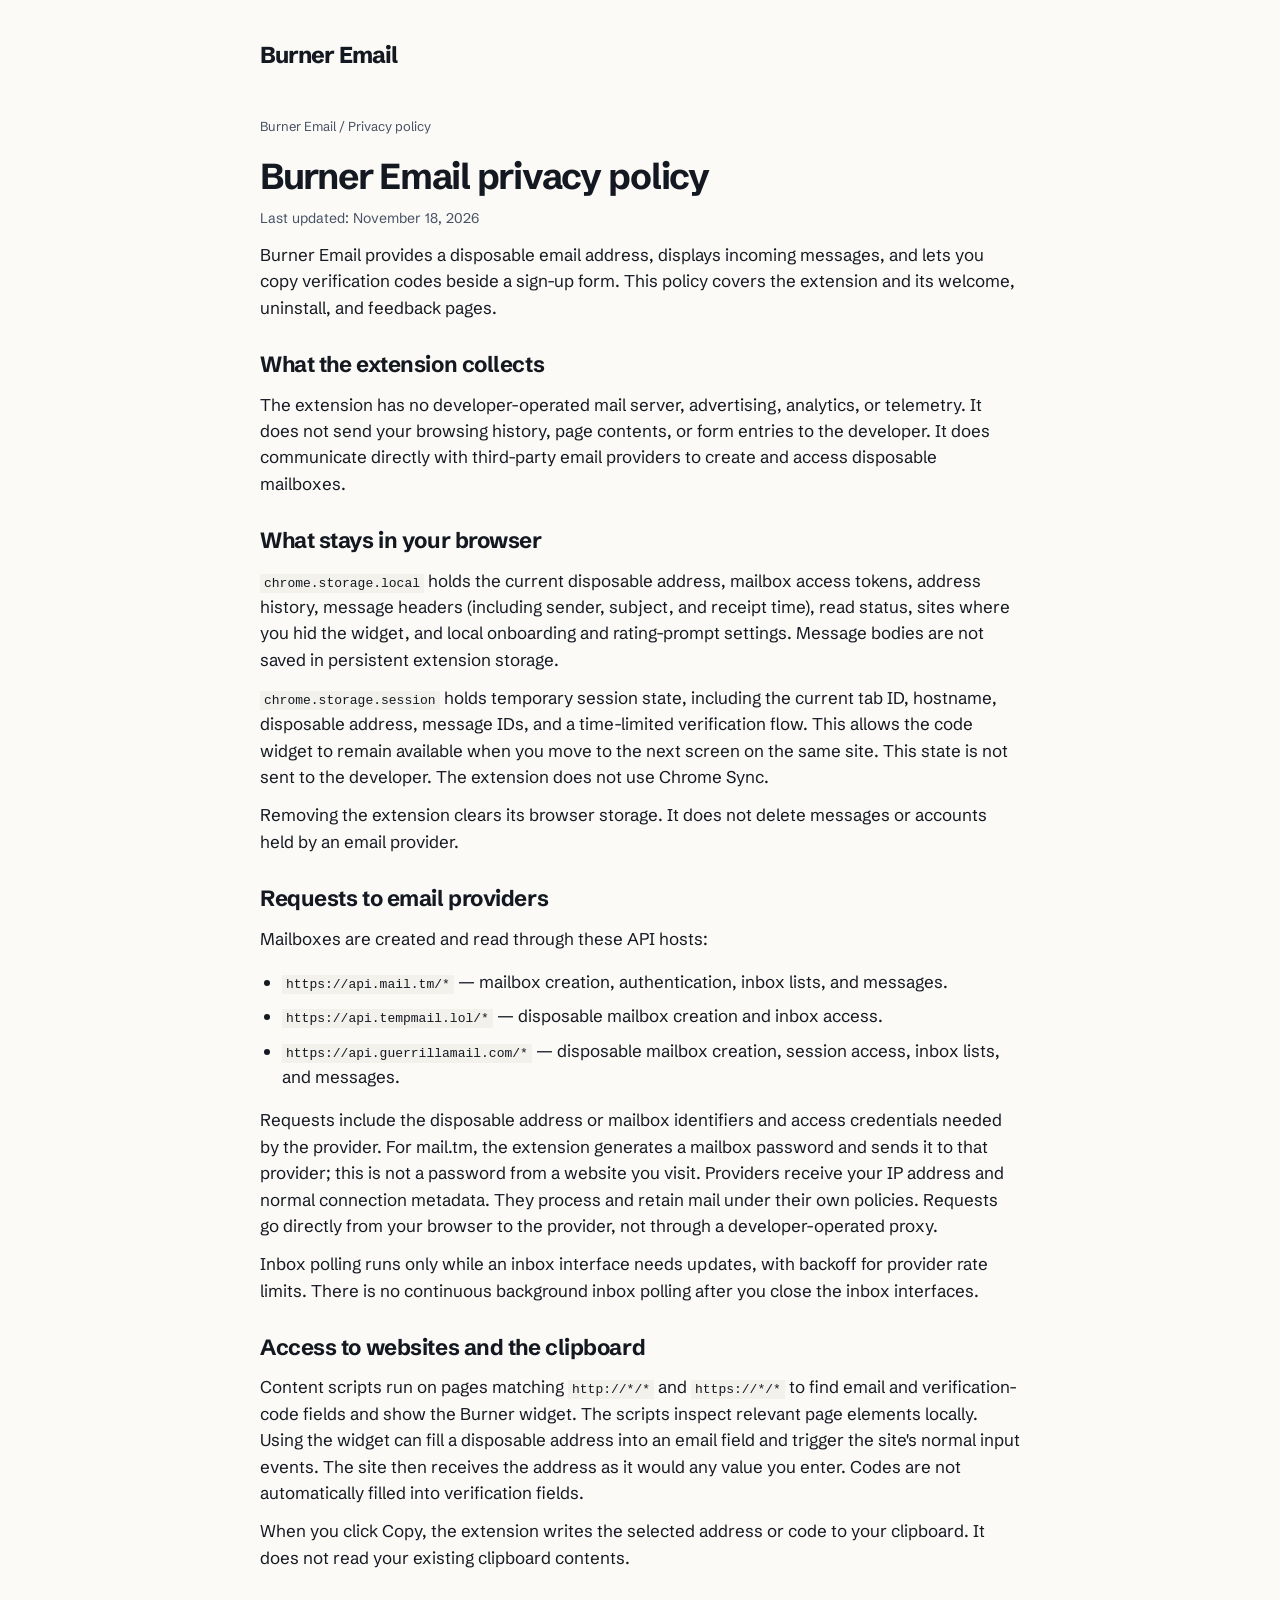
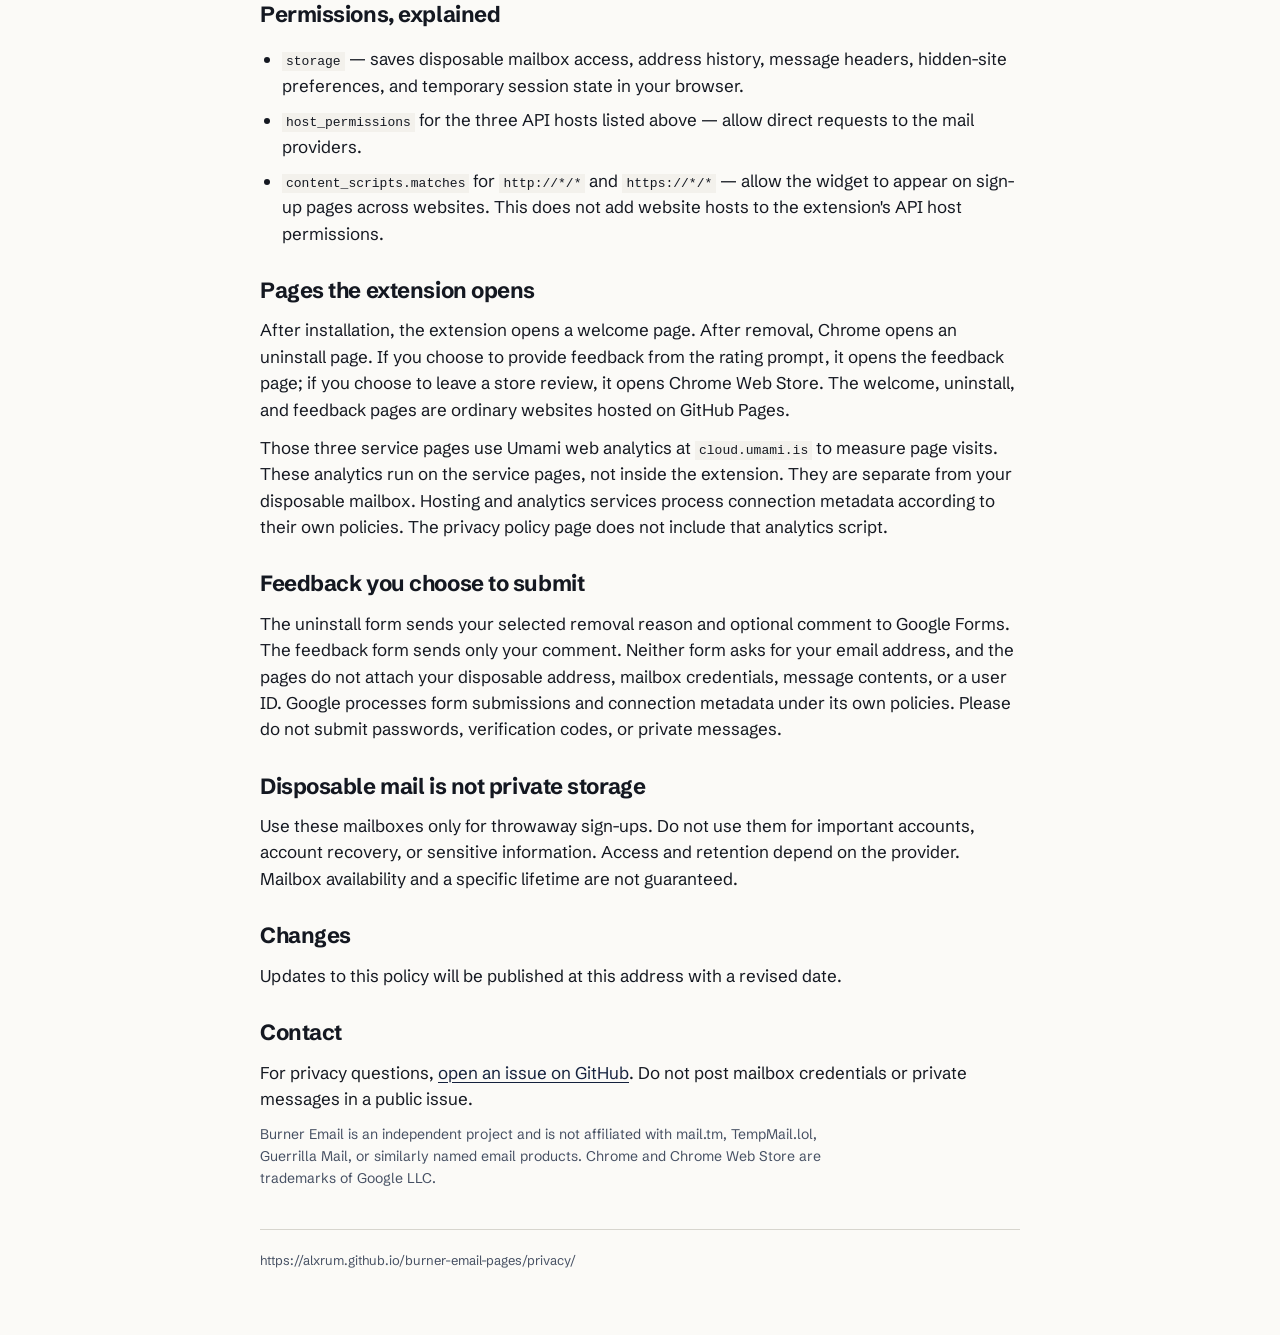
==== privacy/index.html @ 21b5f5fd "Add Burner Email service pages and privacy policy Co-Authored-By: Claude Code <noreply@anthropic.com" ====
<!doctype html>
<html lang="en"><head><meta charset="utf-8"><meta name="viewport" content="width=device-width,initial-scale=1,viewport-fit=cover"><meta name="robots" content="noindex"><title>Burner Email Privacy</title><link rel="stylesheet" href="../assets/site.css"></head>
<body class="policy"><main class="shell"><div class="site-head">Burner Email</div><p class="crumb">Burner Email / Privacy policy</p><h1>Burner Email privacy policy</h1><p class="date">Last updated: November 18, 2026</p>
<p>Burner Email provides a disposable email address, displays incoming messages, and lets you copy verification codes beside a sign-up form. This policy covers the extension and its welcome, uninstall, and feedback pages.</p>
<h2>What the extension collects</h2><p>The extension has no developer-operated mail server, advertising, analytics, or telemetry. It does not send your browsing history, page contents, or form entries to the developer. It does communicate directly with third-party email providers to create and access disposable mailboxes.</p>
<h2>What stays in your browser</h2><p><code>chrome.storage.local</code> holds the current disposable address, mailbox access tokens, address history, message headers (including sender, subject, and receipt time), read status, sites where you hid the widget, and local onboarding and rating-prompt settings. Message bodies are not saved in persistent extension storage.</p><p><code>chrome.storage.session</code> holds temporary session state, including the current tab ID, hostname, disposable address, message IDs, and a time-limited verification flow. This allows the code widget to remain available when you move to the next screen on the same site. This state is not sent to the developer. The extension does not use Chrome Sync.</p><p>Removing the extension clears its browser storage. It does not delete messages or accounts held by an email provider.</p>
<h2>Requests to email providers</h2><p>Mailboxes are created and read through these API hosts:</p><ul><li><code>https://api.mail.tm/*</code> — mailbox creation, authentication, inbox lists, and messages.</li><li><code>https://api.tempmail.lol/*</code> — disposable mailbox creation and inbox access.</li><li><code>https://api.guerrillamail.com/*</code> — disposable mailbox creation, session access, inbox lists, and messages.</li></ul><p>Requests include the disposable address or mailbox identifiers and access credentials needed by the provider. For mail.tm, the extension generates a mailbox password and sends it to that provider; this is not a password from a website you visit. Providers receive your IP address and normal connection metadata. They process and retain mail under their own policies. Requests go directly from your browser to the provider, not through a developer-operated proxy.</p><p>Inbox polling runs only while an inbox interface needs updates, with backoff for provider rate limits. There is no continuous background inbox polling after you close the inbox interfaces.</p>
<h2>Access to websites and the clipboard</h2><p>Content scripts run on pages matching <code>http://*/*</code> and <code>https://*/*</code> to find email and verification-code fields and show the Burner widget. The scripts inspect relevant page elements locally. Using the widget can fill a disposable address into an email field and trigger the site's normal input events. The site then receives the address as it would any value you enter. Codes are not automatically filled into verification fields.</p><p>When you click Copy, the extension writes the selected address or code to your clipboard. It does not read your existing clipboard contents.</p>
<h2>Permissions, explained</h2><ul><li><code>storage</code> — saves disposable mailbox access, address history, message headers, hidden-site preferences, and temporary session state in your browser.</li><li><code>host_permissions</code> for the three API hosts listed above — allow direct requests to the mail providers.</li><li><code>content_scripts.matches</code> for <code>http://*/*</code> and <code>https://*/*</code> — allow the widget to appear on sign-up pages across websites. This does not add website hosts to the extension's API host permissions.</li></ul>
<h2>Pages the extension opens</h2><p>After installation, the extension opens a welcome page. After removal, Chrome opens an uninstall page. If you choose to provide feedback from the rating prompt, it opens the feedback page; if you choose to leave a store review, it opens Chrome Web Store. The welcome, uninstall, and feedback pages are ordinary websites hosted on GitHub Pages.</p><p>Those three service pages use Umami web analytics at <code>cloud.umami.is</code> to measure page visits. These analytics run on the service pages, not inside the extension. They are separate from your disposable mailbox. Hosting and analytics services process connection metadata according to their own policies. The privacy policy page does not include that analytics script.</p>
<h2>Feedback you choose to submit</h2><p>The uninstall form sends your selected removal reason and optional comment to Google Forms. The feedback form sends only your comment. Neither form asks for your email address, and the pages do not attach your disposable address, mailbox credentials, message contents, or a user ID. Google processes form submissions and connection metadata under its own policies. Please do not submit passwords, verification codes, or private messages.</p>
<h2>Disposable mail is not private storage</h2><p>Use these mailboxes only for throwaway sign-ups. Do not use them for important accounts, account recovery, or sensitive information. Access and retention depend on the provider. Mailbox availability and a specific lifetime are not guaranteed.</p>
<h2>Changes</h2><p>Updates to this policy will be published at this address with a revised date.</p><h2>Contact</h2><p>For privacy questions, <a href="https://github.com/alxrum/burner-email-pages/issues" target="_blank" rel="noopener">open an issue on GitHub</a>. Do not post mailbox credentials or private messages in a public issue.</p><p class="small-note">Burner Email is an independent project and is not affiliated with mail.tm, TempMail.lol, Guerrilla Mail, or similarly named email products. Chrome and Chrome Web Store are trademarks of Google LLC.</p><footer class="footer"><span>https://alxrum.github.io/burner-email-pages/privacy/</span></footer></main></body></html>
---- assets/site.css ----
@import url('https://fonts.googleapis.com/css2?family=Instrument+Sans:wght@400;500;600;700&family=Schibsted+Grotesk:wght@400;500;600;700&display=swap');
/* Warm, quiet service pages: one reading column, illustrations only where activation needs them. */
:root{--bg:#1b1815;--fg:#f2ece2;--muted:#b3a996;--surface:#262220;--line:#4c4339;--accent:#e8a33d;--danger:#ff655d;--ink:#211b13;--display:"Instrument Sans",Arial,sans-serif;--body:"Instrument Sans",system-ui,sans-serif;--mono:ui-monospace,SFMono-Regular,Consolas,monospace;color-scheme:dark}
*{box-sizing:border-box}body{margin:0;background:var(--bg);color:var(--fg);font:17px/1.55 var(--body);font-synthesis:none;padding-left:max(16px,env(safe-area-inset-left,0px));padding-right:max(16px,env(safe-area-inset-right,0px))}a{color:var(--accent);text-underline-offset:3px}button,input,textarea{font:inherit}button,a,input,textarea{touch-action:manipulation}:focus-visible{outline:3px solid var(--accent);outline-offset:4px}[hidden]{display:none!important}.shell{max-width:780px;margin:auto;padding-block:38px 64px}.narrow{max-width:620px}.brand{display:flex;align-items:center;gap:12px;margin-bottom:26px}.brand img{width:36px;height:36px}.brand b{font-size:14px;letter-spacing:.11em;text-transform:uppercase}.preview{font-size:12px;color:var(--muted);display:flex;justify-content:space-between;gap:12px;flex-wrap:wrap;margin-bottom:26px;padding-bottom:14px;border-bottom:1px solid var(--line)}.preview a{color:var(--muted)}h1,h2,p{margin:0}h1{font:700 38px/1.13 var(--display);letter-spacing:-.035em;text-wrap:balance}h1 em{font-style:normal;color:var(--accent)}.lede{font-size:18px;color:var(--muted);margin-top:14px;max-width:57ch}.step{margin-top:36px}.step h2{font:600 23px/1.3 var(--display);letter-spacing:-.02em}.step>p{color:var(--muted);margin-top:7px}.shot{margin-top:16px;border:1px solid var(--line);border-radius:12px;overflow:hidden;background:var(--surface)}.browser{background:var(--paper);color:var(--browser-ink);font:13px/1.4 Arial,sans-serif;--paper:#fff;--browser-bg:#e9edf3;--browser-ink:#263143;--browser-line:#ccd2db;--search:#f1f3f4;--muted-browser:#626c78;--red:#d92d29;--green:#176543;pointer-events:none;user-select:none}.tabs{background:var(--browser-bg);padding:9px 16px 0;height:35px;display:flex;gap:22px;color:var(--muted-browser);font-size:11px}.tab{background:var(--paper);padding:5px 14px;border-radius:8px 8px 0 0;min-width:125px}.toolbar{display:flex;align-items:center;gap:12px;padding:9px 13px;border-bottom:1px solid var(--browser-line);height:48px}.address{flex:1;min-width:0;background:var(--search);border-radius:25px;padding:6px 12px;font-size:11px;overflow:hidden;white-space:nowrap}.tool{position:relative;display:inline-flex;align-items:center;justify-content:center;width:31px;height:29px;flex:none}.tool svg{width:23px;height:23px}.tool img{width:23px;height:23px}.target{outline:3px solid var(--red);border-radius:6px}.tool.target{width:49px;justify-content:flex-start;padding-left:5px}.number{position:absolute;top:1px;right:1px;background:var(--red);color:var(--paper);border:1px solid var(--paper);width:16px;height:16px;border-radius:50%;display:grid;place-items:center;font-weight:bold;font-size:11px;z-index:1}.arrow{position:absolute;top:41px;right:20px;height:43px;width:28px;color:var(--red);z-index:2}.arrow:before{content:"";position:absolute;left:12px;top:8px;width:4px;height:33px;background:currentColor;transform:rotate(10deg)}.arrow:after{content:"";position:absolute;left:5px;top:5px;width:14px;height:14px;border-top:4px solid currentColor;border-left:4px solid currentColor;transform:rotate(45deg)}.browser-body{position:relative;min-height:174px;padding:30px 20px}.search-demo{max-width:290px;margin:auto;text-align:center;color:var(--muted-browser)}.search-demo b{font-size:37px;font-weight:500;letter-spacing:-2px;color:var(--browser-ink)}.search-bar{border:1px solid var(--browser-line);height:30px;border-radius:22px;margin-top:16px}.extension-menu{background:var(--paper);border:1px solid var(--browser-line);border-radius:10px;width:274px;margin:-18px 6px -18px auto;padding:16px;box-shadow:0 8px 25px #2631431f;position:relative}.extension-menu h3{margin:0 0 12px;font:600 17px Arial,sans-serif}.menu-note{font-size:11px;color:var(--muted-browser);margin-bottom:16px}.menu-row{display:flex;align-items:center;gap:10px}.menu-row>img{width:25px;height:25px}.menu-row>span:not(.tool){flex:1}.pin-arrow{top:40px;right:4px;height:22px}.pin-arrow:before{height:23px}.caption{font-size:11px;padding:8px 14px;color:var(--muted);border-top:1px solid var(--line)}.activation{display:flex;align-items:center;gap:12px;max-width:340px;margin:10px auto;padding:18px;border:1px solid var(--browser-line);border-radius:12px}.activation img{width:36px;height:36px}.activation strong{font-size:17px}.activation p{font-size:12px;color:var(--muted-browser);margin-top:4px}.small-note{color:var(--muted);font-size:14px;margin-top:20px;max-width:65ch}.footer{margin-top:40px;padding-top:20px;border-top:1px solid var(--line);display:flex;flex-wrap:wrap;gap:12px 22px;color:var(--muted);font-size:13px}.footer a{color:var(--muted)}form{margin-top:28px}fieldset{padding:0;border:0;margin:0}legend,.field-label{font-weight:600;font-size:16px;margin-bottom:12px;display:block}.options{display:grid;gap:10px}.option{display:flex;align-items:center;gap:12px;background:var(--surface);border:1px solid var(--line);border-radius:10px;padding:14px 16px;cursor:pointer;font-size:16px}.option:has(input:checked){border-color:var(--accent)}input[type=radio]{accent-color:var(--accent);width:18px;height:18px;flex:none}.field{margin-top:24px}textarea{width:100%;min-height:120px;resize:vertical;padding:14px 16px;background:var(--surface);border:1px solid var(--line);border-radius:10px;color:var(--fg);font-size:16px}textarea::placeholder{color:var(--muted)}.submit{border:0;border-radius:10px;background:var(--accent);color:var(--ink);padding:13px 24px;font-weight:700;font-size:16px;cursor:pointer;margin-top:20px}.submit:hover{filter:brightness(1.06)}.form-status{margin-top:18px;border:1px solid var(--line);padding:14px 16px;border-radius:10px;color:var(--fg)}.small{font-size:13px;color:var(--muted);margin-top:12px}.index-list{display:grid;margin-top:32px;gap:0}.index-list a{display:flex;justify-content:space-between;gap:16px;padding:21px 0;border-bottom:1px solid var(--line);text-decoration:none;color:var(--fg);font-size:20px}.index-list span{font-size:14px;color:var(--muted)}.index-list b{font-weight:600}.policy{--bg:#fbfaf7;--fg:#141821;--muted:#465063;--surface:#f3f1ec;--line:#d7d5ce;--accent:#14213d;--display:"Schibsted Grotesk",Arial,sans-serif;--body:"Schibsted Grotesk",system-ui,sans-serif;color-scheme:light}.policy .shell{max-width:760px}.policy h1{font-size:36px}.policy h2{font-size:22px;line-height:1.3;letter-spacing:-.02em;margin-top:30px;margin-bottom:10px}.policy p{margin-top:12px}.policy ul{padding-left:22px}.policy li{margin-block:8px}.policy code{font:13px var(--mono);overflow-wrap:anywhere;background:var(--surface);padding:2px 4px}.policy .site-head{font-weight:750;font-size:23px;margin-bottom:42px;letter-spacing:-.04em}.policy .crumb{color:var(--muted);font-size:13px;margin-bottom:20px}.policy .date{font-size:14px;color:var(--muted)}@media(max-width:560px){.shell{padding-block:24px 42px}h1{font-size:31px}.step h2{font-size:21px}.preview{margin-bottom:22px}.toolbar{gap:7px;padding-inline:9px}.browser-body{min-height:155px;padding-inline:12px}.extension-menu{width:258px;margin-right:0}.tabs{padding-left:12px}.address{font-size:10px}.policy h1{font-size:30px}.index-list a{flex-direction:column;gap:4px}}@media(prefers-reduced-motion:reduce){*{scroll-behavior:auto!important;animation:none!important;transition:none!important}}
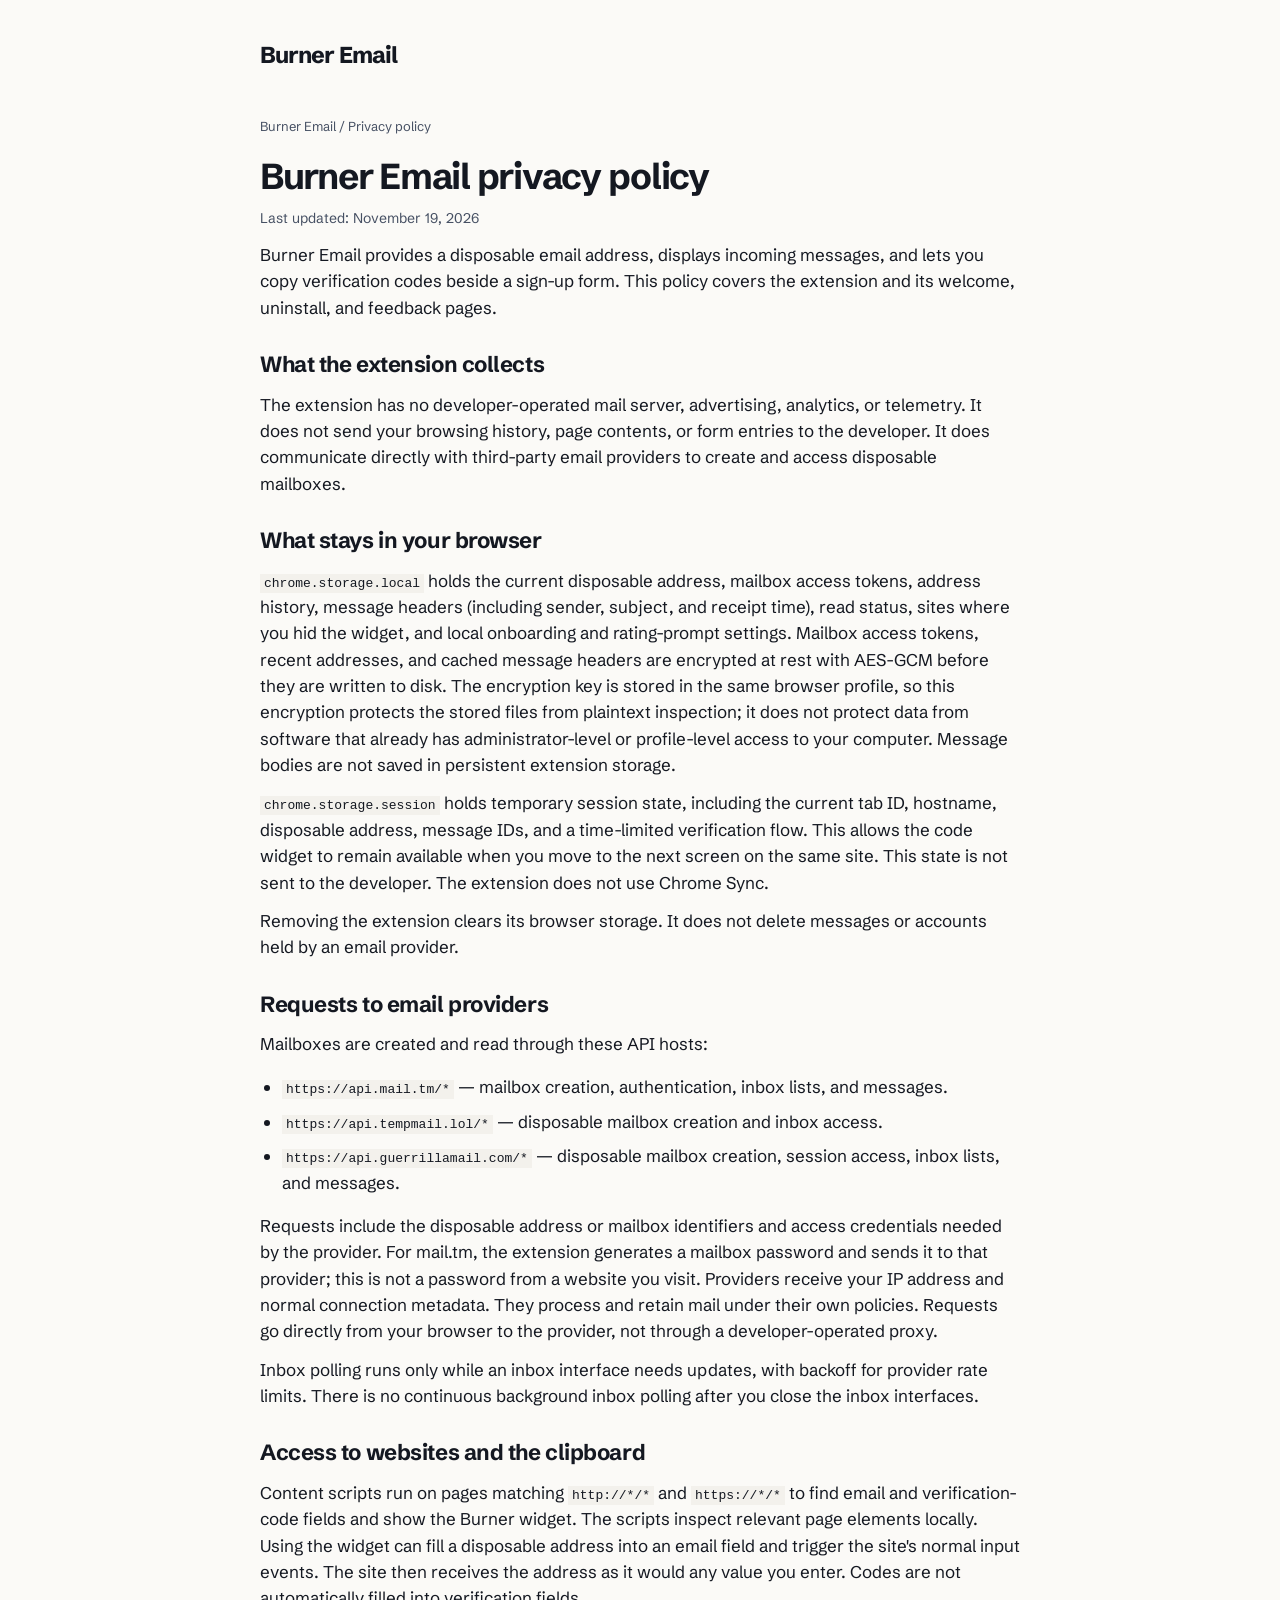
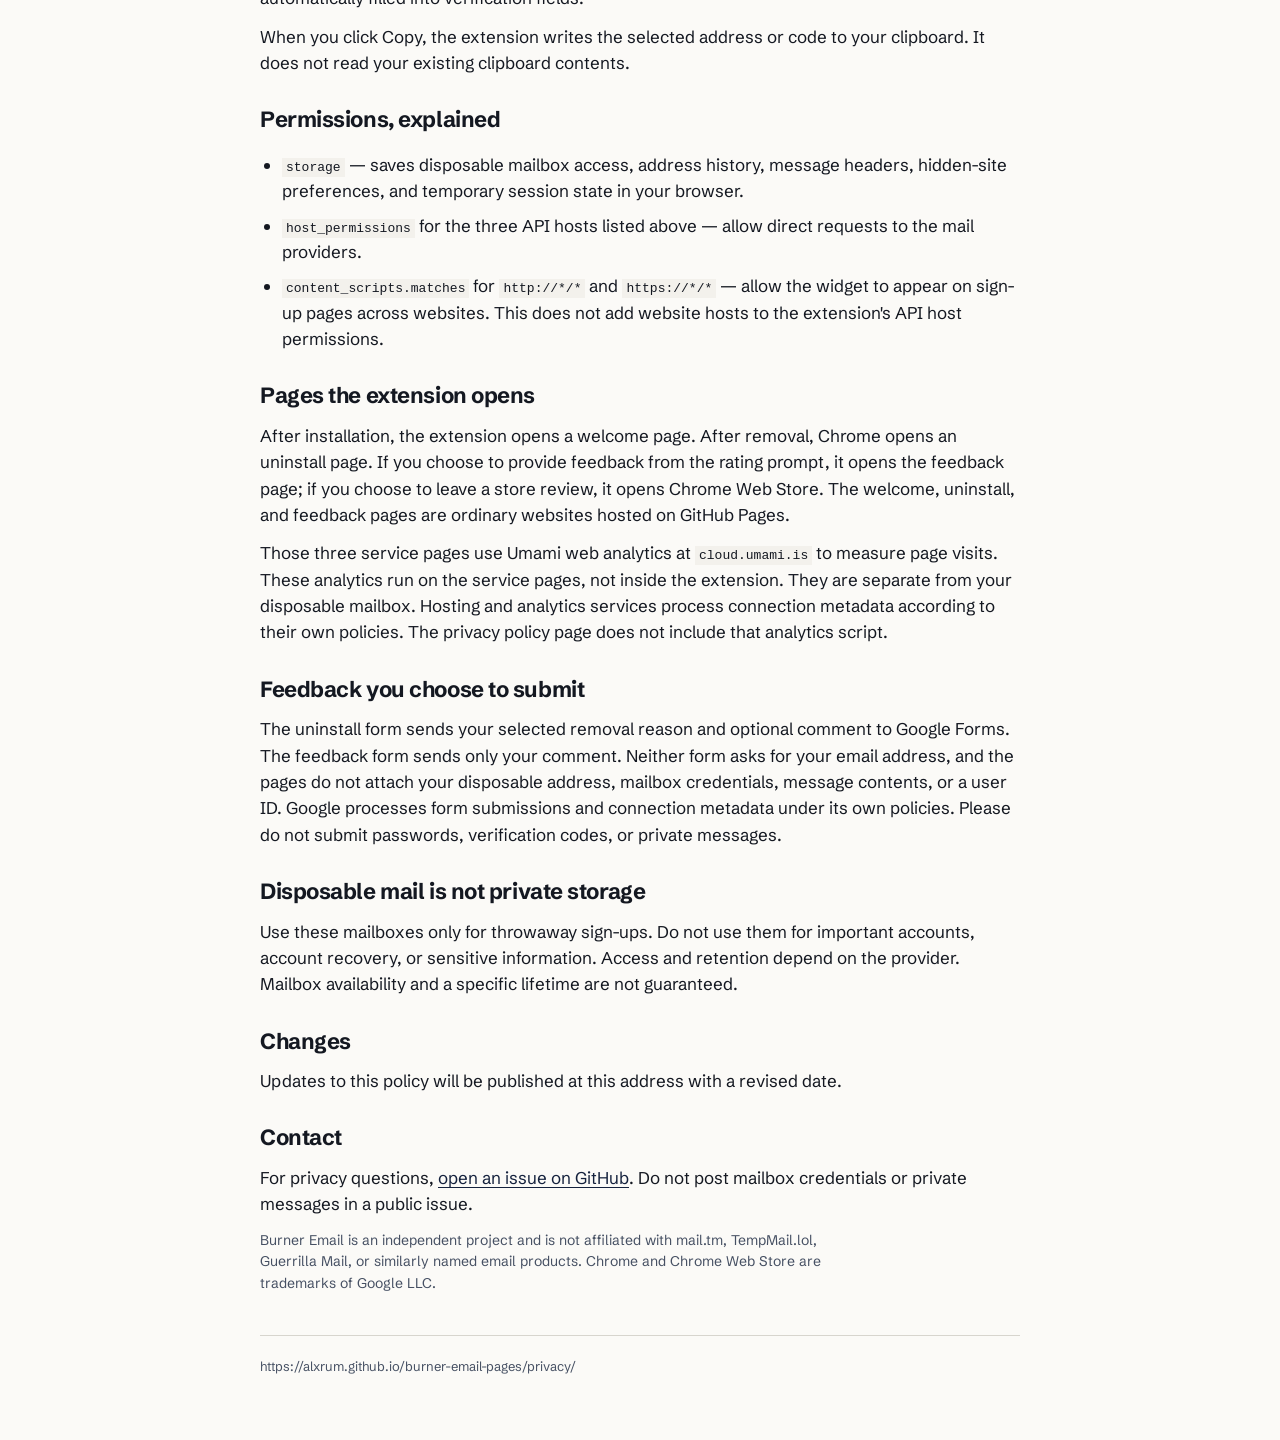
==== commit b1950e54: "Privacy policy: describe at-rest encryption of stored mailbox data Build 1.0.1 encrypts mailbox acce" ====
--- a/privacy/index.html
+++ b/privacy/index.html
@@ -1,9 +1,10 @@
 <!doctype html>
-<html lang="en"><head><meta charset="utf-8"><meta name="viewport" content="width=device-width,initial-scale=1,viewport-fit=cover"><meta name="robots" content="noindex"><title>Burner Email Privacy</title><link rel="stylesheet" href="../assets/site.css"></head>
-<body class="policy"><main class="shell"><div class="site-head">Burner Email</div><p class="crumb">Burner Email / Privacy policy</p><h1>Burner Email privacy policy</h1><p class="date">Last updated: November 18, 2026</p>
+<html lang="en"><head><meta charset="utf-8"><meta name="viewport" content="width=device-width,initial-scale=1,viewport-fit=cover"><meta name="robots" content="noindex"><title>Burner Email Privacy</title><link rel="stylesheet" href="../assets/site.css"><link rel="icon" type="image/svg+xml" href="../assets/logo.svg">
+</head>
+<body class="policy"><main class="shell"><div class="site-head">Burner Email</div><p class="crumb">Burner Email / Privacy policy</p><h1>Burner Email privacy policy</h1><p class="date">Last updated: November 19, 2026</p>
 <p>Burner Email provides a disposable email address, displays incoming messages, and lets you copy verification codes beside a sign-up form. This policy covers the extension and its welcome, uninstall, and feedback pages.</p>
 <h2>What the extension collects</h2><p>The extension has no developer-operated mail server, advertising, analytics, or telemetry. It does not send your browsing history, page contents, or form entries to the developer. It does communicate directly with third-party email providers to create and access disposable mailboxes.</p>
-<h2>What stays in your browser</h2><p><code>chrome.storage.local</code> holds the current disposable address, mailbox access tokens, address history, message headers (including sender, subject, and receipt time), read status, sites where you hid the widget, and local onboarding and rating-prompt settings. Message bodies are not saved in persistent extension storage.</p><p><code>chrome.storage.session</code> holds temporary session state, including the current tab ID, hostname, disposable address, message IDs, and a time-limited verification flow. This allows the code widget to remain available when you move to the next screen on the same site. This state is not sent to the developer. The extension does not use Chrome Sync.</p><p>Removing the extension clears its browser storage. It does not delete messages or accounts held by an email provider.</p>
+<h2>What stays in your browser</h2><p><code>chrome.storage.local</code> holds the current disposable address, mailbox access tokens, address history, message headers (including sender, subject, and receipt time), read status, sites where you hid the widget, and local onboarding and rating-prompt settings. Mailbox access tokens, recent addresses, and cached message headers are encrypted at rest with AES-GCM before they are written to disk. The encryption key is stored in the same browser profile, so this encryption protects the stored files from plaintext inspection; it does not protect data from software that already has administrator-level or profile-level access to your computer. Message bodies are not saved in persistent extension storage.</p><p><code>chrome.storage.session</code> holds temporary session state, including the current tab ID, hostname, disposable address, message IDs, and a time-limited verification flow. This allows the code widget to remain available when you move to the next screen on the same site. This state is not sent to the developer. The extension does not use Chrome Sync.</p><p>Removing the extension clears its browser storage. It does not delete messages or accounts held by an email provider.</p>
 <h2>Requests to email providers</h2><p>Mailboxes are created and read through these API hosts:</p><ul><li><code>https://api.mail.tm/*</code> — mailbox creation, authentication, inbox lists, and messages.</li><li><code>https://api.tempmail.lol/*</code> — disposable mailbox creation and inbox access.</li><li><code>https://api.guerrillamail.com/*</code> — disposable mailbox creation, session access, inbox lists, and messages.</li></ul><p>Requests include the disposable address or mailbox identifiers and access credentials needed by the provider. For mail.tm, the extension generates a mailbox password and sends it to that provider; this is not a password from a website you visit. Providers receive your IP address and normal connection metadata. They process and retain mail under their own policies. Requests go directly from your browser to the provider, not through a developer-operated proxy.</p><p>Inbox polling runs only while an inbox interface needs updates, with backoff for provider rate limits. There is no continuous background inbox polling after you close the inbox interfaces.</p>
 <h2>Access to websites and the clipboard</h2><p>Content scripts run on pages matching <code>http://*/*</code> and <code>https://*/*</code> to find email and verification-code fields and show the Burner widget. The scripts inspect relevant page elements locally. Using the widget can fill a disposable address into an email field and trigger the site's normal input events. The site then receives the address as it would any value you enter. Codes are not automatically filled into verification fields.</p><p>When you click Copy, the extension writes the selected address or code to your clipboard. It does not read your existing clipboard contents.</p>
 <h2>Permissions, explained</h2><ul><li><code>storage</code> — saves disposable mailbox access, address history, message headers, hidden-site preferences, and temporary session state in your browser.</li><li><code>host_permissions</code> for the three API hosts listed above — allow direct requests to the mail providers.</li><li><code>content_scripts.matches</code> for <code>http://*/*</code> and <code>https://*/*</code> — allow the widget to appear on sign-up pages across websites. This does not add website hosts to the extension's API host permissions.</li></ul>
